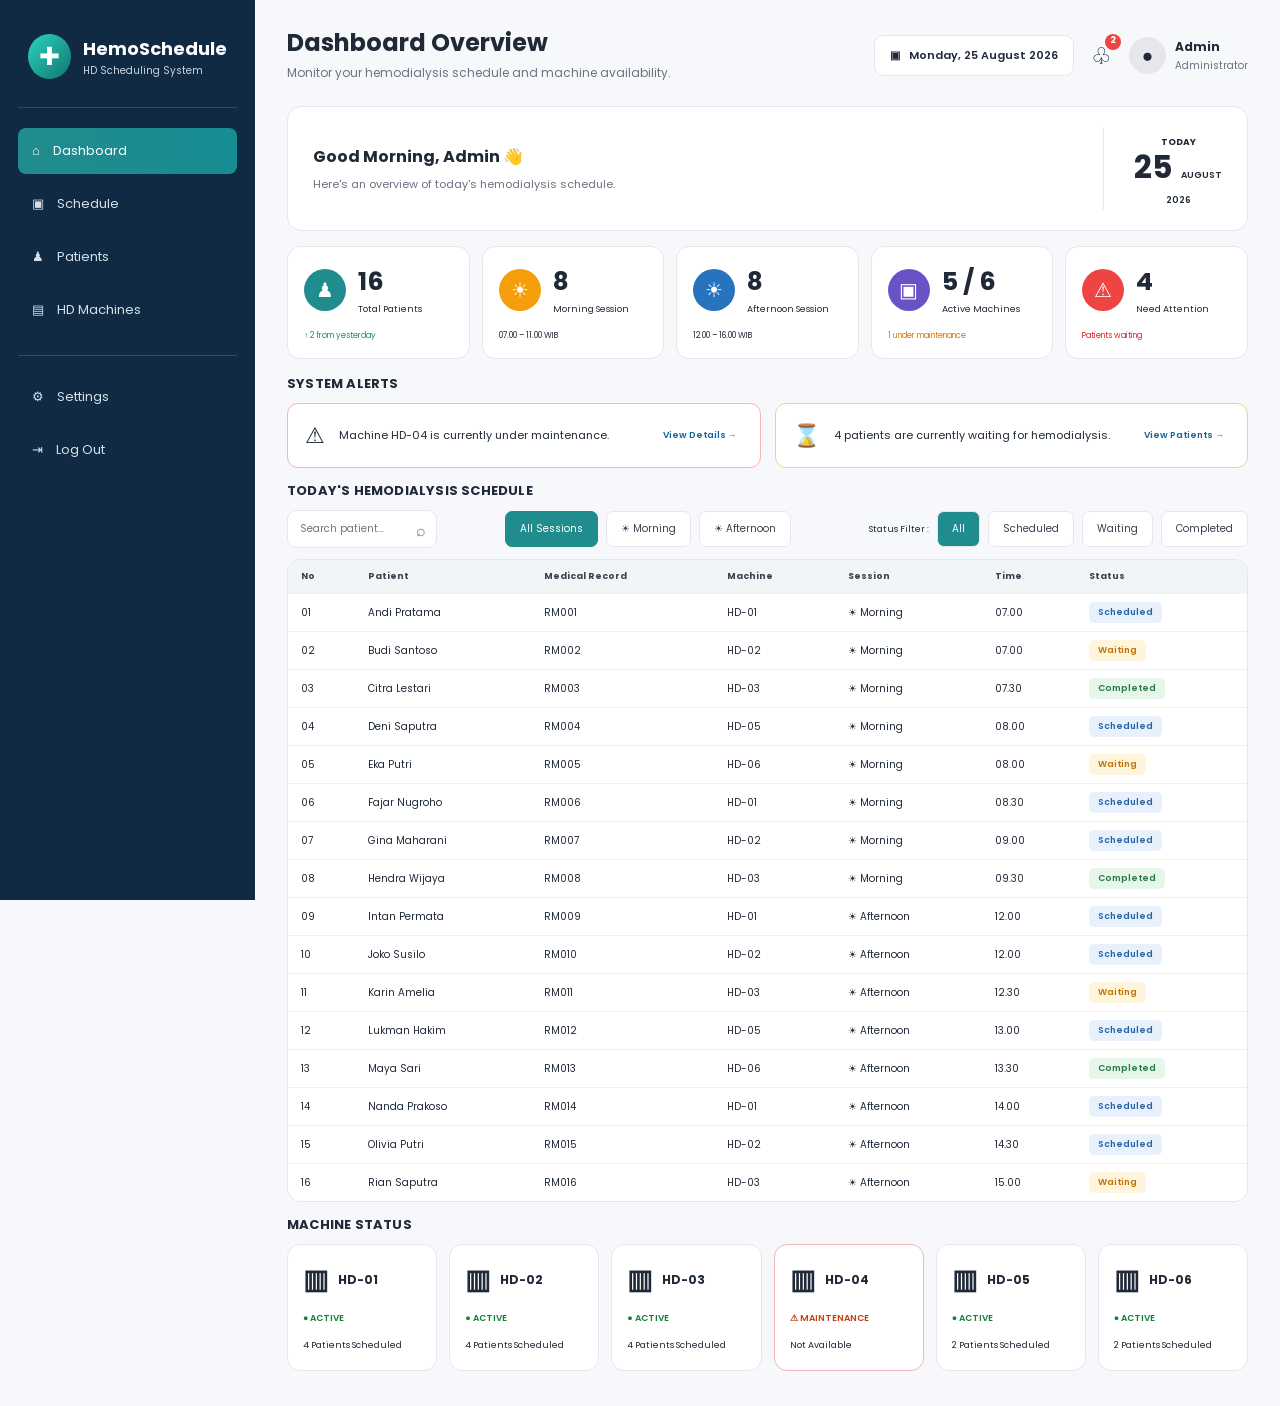
==== hemoschedule_dashboard.html @ afdc23a1 "Add files via upload" ====
<!DOCTYPE html>
<html lang="id">
<head>
<meta charset="UTF-8">
<meta name="viewport" content="width=device-width, initial-scale=1.0">
<title>HemoSchedule | HD Scheduling Dashboard</title>
<link rel="preconnect" href="https://fonts.googleapis.com">
<link rel="preconnect" href="https://fonts.gstatic.com" crossorigin>
<link href="https://fonts.googleapis.com/css2?family=Poppins:wght@400;500;600;700&display=swap" rel="stylesheet">
<style>
:root{
  --navy:#102A43; --navy2:#173b5a; --teal:#14B8A6; --teal2:#2DD4BF;
  --bg:#F6F8FB; --white:#fff; --text:#1F2937; --muted:#6B7280;
  --border:#E5E7EB; --blue:#2563EB; --orange:#F59E0B; --green:#16A34A; --red:#DC2626;
}
*{box-sizing:border-box}
body{margin:0;font-family:Poppins,Arial,sans-serif;background:var(--bg);color:var(--text)}
.app{display:flex;min-height:100vh}
.sidebar{width:255px;background:var(--navy);color:white;padding:26px 18px;display:flex;flex-direction:column;position:fixed;inset:0 auto 0 0}
.brand{display:flex;align-items:center;gap:12px;padding:8px 10px 28px;border-bottom:1px solid rgba(255,255,255,.14)}
.brand-icon{width:45px;height:45px;border-radius:50%;background:linear-gradient(135deg,#2dd4bf,#0f766e);display:grid;place-items:center;font-size:25px}
.brand h1{font-size:18px;margin:0}.brand p{margin:1px 0 0;font-size:10px;color:#cbd5e1}
.nav{padding-top:20px}.nav a{color:#d6e0ea;text-decoration:none;display:flex;align-items:center;gap:13px;padding:13px 14px;margin-bottom:7px;border-radius:8px;font-size:13px;cursor:pointer;transition:.2s}
.nav a:hover,.nav a.active{background:linear-gradient(90deg,#218c8d,#168c94);color:#fff}.nav .bottom{margin-top:22px;padding-top:18px;border-top:1px solid rgba(255,255,255,.16)}
.main{margin-left:255px;width:calc(100% - 255px);padding:25px 32px 35px}
.topbar{display:flex;justify-content:space-between;align-items:center;margin-bottom:20px}
.topbar h2{margin:0;font-size:24px}.topbar p{margin:4px 0;color:var(--muted);font-size:12px}
.top-actions{display:flex;align-items:center;gap:17px}.date{background:white;border:1px solid var(--border);padding:11px 15px;border-radius:9px;font-size:11px;font-weight:600}.bell{font-size:23px;position:relative}.bell b{position:absolute;background:#ef4444;color:white;border-radius:50%;font-size:9px;width:16px;height:16px;text-align:center;top:-5px;right:-9px}.admin{display:flex;align-items:center;gap:9px;font-size:12px}.avatar{width:37px;height:37px;border-radius:50%;background:#e5e7eb;display:grid;place-items:center;font-size:19px}
.welcome{background:white;border:1px solid var(--border);border-radius:14px;padding:20px 25px;display:flex;justify-content:space-between;align-items:center;margin-bottom:15px}.welcome h3{margin:0;font-size:16px}.welcome p{font-size:11px;color:var(--muted);margin:7px 0 0}.today{text-align:center;border-left:1px solid var(--border);padding-left:30px}.today small{font-size:9px;font-weight:700}.today strong{font-size:31px;line-height:1}.today span{font-size:9px;font-weight:600;margin-left:8px}
.cards{display:grid;grid-template-columns:repeat(5,1fr);gap:12px;margin-bottom:15px}.card{background:white;border:1px solid var(--border);border-radius:13px;padding:16px;min-height:112px}.card-top{display:flex;align-items:center;gap:12px}.icon{width:42px;height:42px;border-radius:50%;display:grid;place-items:center;color:white;font-size:20px}.i-teal{background:#218c8d}.i-orange{background:#f59e0b}.i-blue{background:#2873bd}.i-purple{background:#6951c6}.i-red{background:#ef4444}.number{font-size:25px;font-weight:700}.label{font-size:9px;margin-top:2px}.card small{display:block;margin-top:14px;font-size:8px}.good{color:#15965a}.warn{color:#d97706}.danger{color:#dc2626}
.section-title{font-size:13px;font-weight:700;margin:13px 0 9px;letter-spacing:.2px}
.alerts{display:grid;grid-template-columns:1fr 1fr;gap:14px}.alert{background:white;border-radius:11px;padding:15px 17px;border:1px solid var(--border);display:flex;align-items:center;gap:14px;font-size:11px}.alert.red{border-color:#f7b5b5}.alert.orange{border-color:#f4d18a}.alert-icon{font-size:22px}.alert .grow{flex:1}.alert button{border:0;background:transparent;font:600 9px Poppins;color:#17649a;cursor:pointer}
.schedule-box{margin-top:10px}.controls{display:flex;align-items:center;justify-content:space-between;gap:15px;margin-bottom:11px;flex-wrap:wrap}.search{position:relative}.search input{width:150px;padding:10px 33px 10px 12px;border:1px solid var(--border);border-radius:9px;font:10px Poppins;background:white;outline:none}.search span{position:absolute;right:11px;top:8px;color:var(--muted)}.filters{display:flex;gap:8px;flex-wrap:wrap}.filter-label{font-size:9px;align-self:center;margin-left:10px}.btn{border:1px solid var(--border);background:white;border-radius:7px;padding:9px 14px;font:10px Poppins;cursor:pointer;color:#374151}.btn.active{background:#218c8d;color:white;border-color:#218c8d}.btn.status-all{background:#218c8d;color:white}
.table-wrap{overflow:auto;background:white;border:1px solid var(--border);border-radius:13px}table{width:100%;border-collapse:collapse;min-width:850px}th{background:#f2f5f8;text-align:left;font-size:9px;padding:10px 13px;color:#374151}td{padding:8px 13px;border-top:1px solid #edf0f2;font-size:10px}tr:hover td{background:#fafcfd}.badge{display:inline-block;padding:4px 9px;border-radius:5px;font-size:9px;font-weight:600}.scheduled{color:#2563a7;background:#e8f1fb}.waiting{color:#bd7405;background:#fff5dc}.completed{color:#237b45;background:#e7f6eb}
.machine-grid{display:grid;grid-template-columns:repeat(6,1fr);gap:12px}.machine{background:white;border:1px solid var(--border);border-radius:13px;padding:15px}.machine.maintenance{border-color:#f5b5b5}.machine-head{display:flex;align-items:center;gap:9px;font-size:12px;font-weight:700}.machine-icon{font-size:27px}.machine-status{font-size:9px;margin:12px 0 5px;font-weight:600}.machine-status.active{color:#15803d}.machine-status.maint{color:#c2410c}.machine small{font-size:9px}
.mobile-menu{display:none}
@media(max-width:1100px){.cards{grid-template-columns:repeat(3,1fr)}.machine-grid{grid-template-columns:repeat(3,1fr)}}
@media(max-width:800px){.sidebar{transform:translateX(-100%);z-index:5;transition:.3s}.sidebar.show{transform:translateX(0)}.main{margin-left:0;width:100%;padding:18px}.mobile-menu{display:block;border:0;background:white;font-size:22px;border-radius:8px;padding:6px 10px}.topbar h2{font-size:19px}.date{display:none}.cards{grid-template-columns:repeat(2,1fr)}.alerts{grid-template-columns:1fr}.machine-grid{grid-template-columns:repeat(2,1fr)}.welcome{padding:16px}.today{padding-left:15px}.admin{display:none}}
</style>
</head>
<body>
<div class="app">
<aside class="sidebar" id="sidebar">
  <div class="brand"><div class="brand-icon">✚</div><div><h1>HemoSchedule</h1><p>HD Scheduling System</p></div></div>
  <nav class="nav">
    <a class="active" href="#dashboard">⌂ <span>Dashboard</span></a>
    <a href="#schedule">▣ <span>Schedule</span></a>
    <a href="#schedule">♟ <span>Patients</span></a>
    <a href="#machines">▤ <span>HD Machines</span></a>
    <div class="bottom">
      <a href="#dashboard">⚙ <span>Settings</span></a>
      <a href="#dashboard">⇥ <span>Log Out</span></a>
    </div>
  </nav>
</aside>

<main class="main" id="dashboard">
  <header class="topbar">
    <div style="display:flex;gap:12px;align-items:center"><button class="mobile-menu" onclick="document.getElementById('sidebar').classList.toggle('show')">☰</button><div><h2>Dashboard Overview</h2><p>Monitor your hemodialysis schedule and machine availability.</p></div></div>
    <div class="top-actions"><div class="date">▣ &nbsp; Monday, 25 August 2026</div><div class="bell">♧<b id="notifCount">2</b></div><div class="admin"><div class="avatar">●</div><div><b>Admin</b><br><small style="color:#6b7280">Administrator</small></div></div></div>
  </header>

  <section class="welcome">
    <div><h3>Good Morning, Admin 👋</h3><p>Here's an overview of today's hemodialysis schedule.</p></div>
    <div class="today"><small>TODAY</small><br><strong>25</strong><span>AUGUST<br>2026</span></div>
  </section>

  <section class="cards">
    <div class="card"><div class="card-top"><div class="icon i-teal">♟</div><div><div class="number" id="totalPatients">16</div><div class="label">Total Patients</div></div></div><small class="good">↑ 2 from yesterday</small></div>
    <div class="card"><div class="card-top"><div class="icon i-orange">☀</div><div><div class="number" id="morningCount">8</div><div class="label">Morning Session</div></div></div><small>07.00 – 11.00 WIB</small></div>
    <div class="card"><div class="card-top"><div class="icon i-blue">☀</div><div><div class="number" id="afternoonCount">8</div><div class="label">Afternoon Session</div></div></div><small>12.00 – 16.00 WIB</small></div>
    <div class="card"><div class="card-top"><div class="icon i-purple">▣</div><div><div class="number" id="activeMachines">5 / 6</div><div class="label">Active Machines</div></div></div><small class="warn">1 under maintenance</small></div>
    <div class="card"><div class="card-top"><div class="icon i-red">⚠</div><div><div class="number" id="attentionCount">3</div><div class="label">Need Attention</div></div></div><small class="danger">Patients waiting</small></div>
  </section>

  <div class="section-title">SYSTEM ALERTS</div>
  <section class="alerts">
    <div class="alert red"><div class="alert-icon">⚠</div><div class="grow" id="maintenanceAlert">Machine HD-04 is currently under maintenance.</div><button onclick="document.getElementById('machines').scrollIntoView({behavior:'smooth'})">View Details →</button></div>
    <div class="alert orange"><div class="alert-icon">⌛</div><div class="grow" id="waitingAlert">3 patients are currently waiting for hemodialysis.</div><button onclick="filterStatus('Waiting')">View Patients →</button></div>
  </section>

  <section class="schedule-box" id="schedule">
    <div class="section-title">TODAY'S HEMODIALYSIS SCHEDULE</div>
    <div class="controls">
      <div class="search"><input id="searchInput" placeholder="Search patient..." oninput="renderPatients()"><span>⌕</span></div>
      <div class="filters" id="sessionFilters">
        <button class="btn active" data-session="All" onclick="setSession(this)">All Sessions</button>
        <button class="btn" data-session="Morning" onclick="setSession(this)">☀ Morning</button>
        <button class="btn" data-session="Afternoon" onclick="setSession(this)">☀ Afternoon</button>
      </div>
      <div class="filters" id="statusFilters">
        <span class="filter-label">Status Filter :</span>
        <button class="btn status-all" data-status="All" onclick="setStatus(this)">All</button>
        <button class="btn" data-status="Scheduled" onclick="setStatus(this)">Scheduled</button>
        <button class="btn" data-status="Waiting" onclick="setStatus(this)">Waiting</button>
        <button class="btn" data-status="Completed" onclick="setStatus(this)">Completed</button>
      </div>
    </div>
    <div class="table-wrap">
      <table><thead><tr><th>No</th><th>Patient</th><th>Medical Record</th><th>Machine</th><th>Session</th><th>Time</th><th>Status</th></tr></thead>
      <tbody id="patientTable"></tbody></table>
    </div>
  </section>

  <section id="machines">
    <div class="section-title">MACHINE STATUS</div>
    <div class="machine-grid" id="machineGrid"></div>
  </section>
</main>
</div>

<script>
const patients = [
 {name:"Andi Pratama",rm:"RM001",machine:"HD-01",session:"Morning",time:"07.00",status:"Scheduled"},
 {name:"Budi Santoso",rm:"RM002",machine:"HD-02",session:"Morning",time:"07.00",status:"Waiting"},
 {name:"Citra Lestari",rm:"RM003",machine:"HD-03",session:"Morning",time:"07.30",status:"Completed"},
 {name:"Deni Saputra",rm:"RM004",machine:"HD-05",session:"Morning",time:"08.00",status:"Scheduled"},
 {name:"Eka Putri",rm:"RM005",machine:"HD-06",session:"Morning",time:"08.00",status:"Waiting"},
 {name:"Fajar Nugroho",rm:"RM006",machine:"HD-01",session:"Morning",time:"08.30",status:"Scheduled"},
 {name:"Gina Maharani",rm:"RM007",machine:"HD-02",session:"Morning",time:"09.00",status:"Scheduled"},
 {name:"Hendra Wijaya",rm:"RM008",machine:"HD-03",session:"Morning",time:"09.30",status:"Completed"},
 {name:"Intan Permata",rm:"RM009",machine:"HD-01",session:"Afternoon",time:"12.00",status:"Scheduled"},
 {name:"Joko Susilo",rm:"RM010",machine:"HD-02",session:"Afternoon",time:"12.00",status:"Scheduled"},
 {name:"Karin Amelia",rm:"RM011",machine:"HD-03",session:"Afternoon",time:"12.30",status:"Waiting"},
 {name:"Lukman Hakim",rm:"RM012",machine:"HD-05",session:"Afternoon",time:"13.00",status:"Scheduled"},
 {name:"Maya Sari",rm:"RM013",machine:"HD-06",session:"Afternoon",time:"13.30",status:"Completed"},
 {name:"Nanda Prakoso",rm:"RM014",machine:"HD-01",session:"Afternoon",time:"14.00",status:"Scheduled"},
 {name:"Olivia Putri",rm:"RM015",machine:"HD-02",session:"Afternoon",time:"14.30",status:"Scheduled"},
 {name:"Rian Saputra",rm:"RM016",machine:"HD-03",session:"Afternoon",time:"15.00",status:"Waiting"}
];
const machines = [
 {id:"HD-01",status:"Active",info:"Available"},
 {id:"HD-02",status:"Active",info:"Available"},
 {id:"HD-03",status:"Active",info:"Available"},
 {id:"HD-04",status:"Maintenance",info:"Not Available"},
 {id:"HD-05",status:"Active",info:"Available"},
 {id:"HD-06",status:"Active",info:"Available"}
];
let selectedSession="All", selectedStatus="All";

function renderPatients(){
 const query=document.getElementById("searchInput").value.toLowerCase();
 const data=patients.filter(p=>
  (selectedSession==="All"||p.session===selectedSession) &&
  (selectedStatus==="All"||p.status===selectedStatus) &&
  (p.name.toLowerCase().includes(query)||p.rm.toLowerCase().includes(query))
 );
 document.getElementById("patientTable").innerHTML=data.map((p,i)=>`
  <tr><td>${String(i+1).padStart(2,"0")}</td><td>${p.name}</td><td>${p.rm}</td><td>${p.machine}</td>
  <td>${p.session==="Morning"?"☀ Morning":"☀ Afternoon"}</td><td>${p.time}</td>
  <td><span class="badge ${p.status.toLowerCase()}">${p.status}</span></td></tr>`).join("") ||
  `<tr><td colspan="7" style="text-align:center;padding:25px;color:#6B7280">No patient data found.</td></tr>`;
}
function setSession(btn){
 selectedSession=btn.dataset.session;
 document.querySelectorAll("#sessionFilters .btn").forEach(b=>b.classList.remove("active"));
 btn.classList.add("active"); renderPatients();
}
function setStatus(btn){
 selectedStatus=btn.dataset.status;
 document.querySelectorAll("#statusFilters .btn").forEach(b=>b.classList.remove("status-all","active"));
 btn.classList.add(btn.dataset.status==="All"?"status-all":"active"); renderPatients();
}
function filterStatus(status){
 selectedStatus=status;
 document.querySelectorAll("#statusFilters .btn").forEach(b=>b.classList.remove("status-all","active"));
 document.querySelector(`#statusFilters [data-status="${status}"]`).classList.add("active");
 document.getElementById("schedule").scrollIntoView({behavior:"smooth"});
 renderPatients();
}
function renderMachines(){
 document.getElementById("machineGrid").innerHTML=machines.map(m=>{
  const count=patients.filter(p=>p.machine===m.id).length;
  return `<div class="machine ${m.status==="Maintenance"?"maintenance":""}">
   <div class="machine-head"><span class="machine-icon">▥</span><span>${m.id}</span></div>
   <div class="machine-status ${m.status==="Active"?"active":"maint"}">${m.status==="Active"?"● ACTIVE":"⚠ MAINTENANCE"}</div>
   <small>${m.status==="Active"?count+" Patients Scheduled":m.info}</small></div>`
 }).join("");
}
function updateDashboard(){
 const morning=patients.filter(p=>p.session==="Morning").length;
 const afternoon=patients.filter(p=>p.session==="Afternoon").length;
 const waiting=patients.filter(p=>p.status==="Waiting").length;
 const active=machines.filter(m=>m.status==="Active").length;
 const maintenance=machines.filter(m=>m.status==="Maintenance");
 document.getElementById("totalPatients").textContent=patients.length;
 document.getElementById("morningCount").textContent=morning;
 document.getElementById("afternoonCount").textContent=afternoon;
 document.getElementById("activeMachines").textContent=`${active} / ${machines.length}`;
 document.getElementById("attentionCount").textContent=waiting;
 document.getElementById("waitingAlert").textContent=`${waiting} patients are currently waiting for hemodialysis.`;
 document.getElementById("maintenanceAlert").textContent=maintenance.length
  ? `Machine ${maintenance.map(m=>m.id).join(", ")} is currently under maintenance.` : "All HD machines are available.";
 document.getElementById("notifCount").textContent=maintenance.length+(waiting>0?1:0);
}
updateDashboard(); renderPatients(); renderMachines();
</script>
</body>
</html>
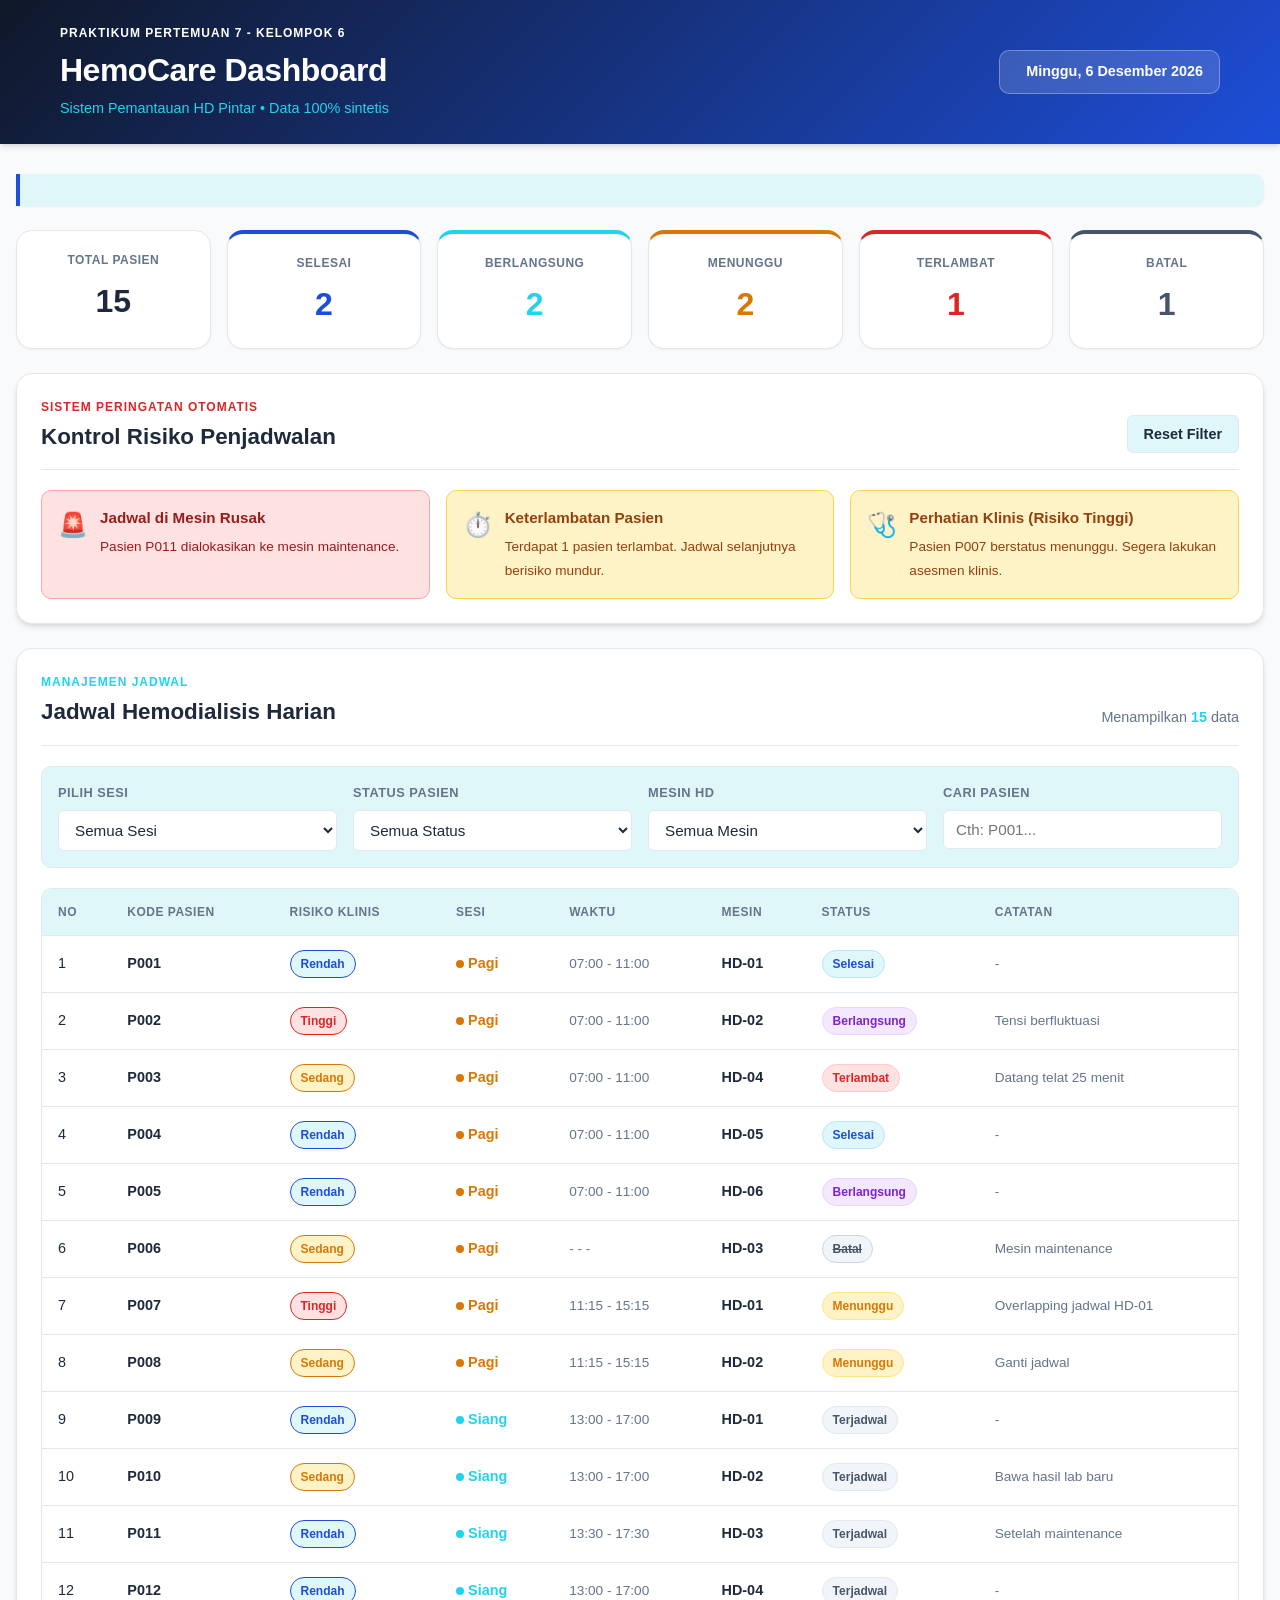
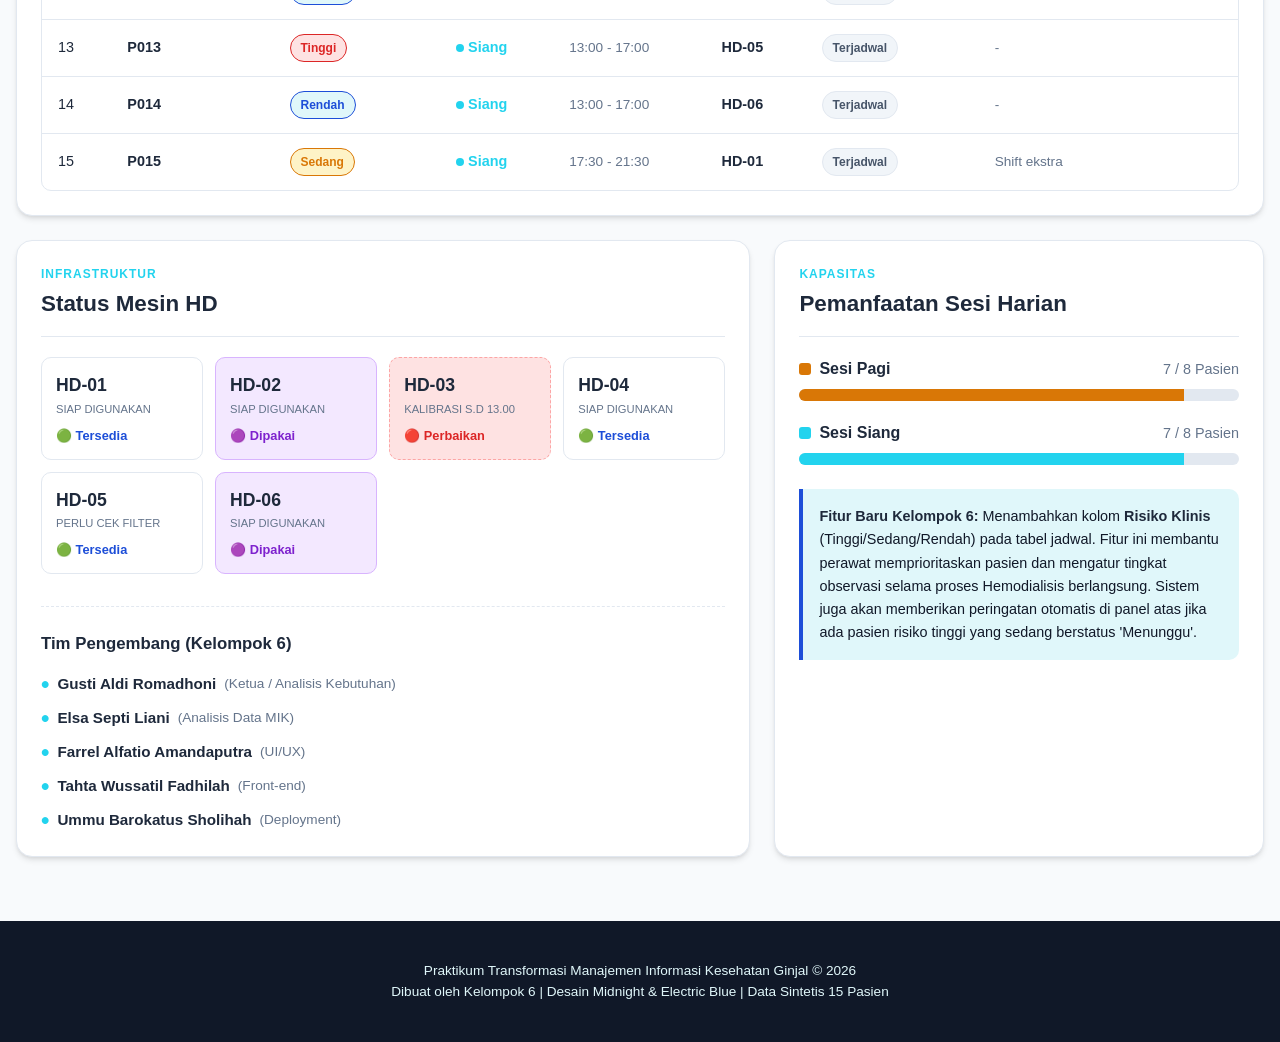
==== commit b45d8c41: "index.html" ====
--- a/hemoschedule_dashboard.html
+++ b/hemoschedule_dashboard.html
@@ -1,199 +1,204 @@
 <!DOCTYPE html>
 <html lang="id">
 <head>
-<meta charset="UTF-8">
-<meta name="viewport" content="width=device-width, initial-scale=1.0">
-<title>HemoSchedule | HD Scheduling Dashboard</title>
-<link rel="preconnect" href="https://fonts.googleapis.com">
-<link rel="preconnect" href="https://fonts.gstatic.com" crossorigin>
-<link href="https://fonts.googleapis.com/css2?family=Poppins:wght@400;500;600;700&display=swap" rel="stylesheet">
-<style>
-:root{
-  --navy:#102A43; --navy2:#173b5a; --teal:#14B8A6; --teal2:#2DD4BF;
-  --bg:#F6F8FB; --white:#fff; --text:#1F2937; --muted:#6B7280;
-  --border:#E5E7EB; --blue:#2563EB; --orange:#F59E0B; --green:#16A34A; --red:#DC2626;
-}
-*{box-sizing:border-box}
-body{margin:0;font-family:Poppins,Arial,sans-serif;background:var(--bg);color:var(--text)}
-.app{display:flex;min-height:100vh}
-.sidebar{width:255px;background:var(--navy);color:white;padding:26px 18px;display:flex;flex-direction:column;position:fixed;inset:0 auto 0 0}
-.brand{display:flex;align-items:center;gap:12px;padding:8px 10px 28px;border-bottom:1px solid rgba(255,255,255,.14)}
-.brand-icon{width:45px;height:45px;border-radius:50%;background:linear-gradient(135deg,#2dd4bf,#0f766e);display:grid;place-items:center;font-size:25px}
-.brand h1{font-size:18px;margin:0}.brand p{margin:1px 0 0;font-size:10px;color:#cbd5e1}
-.nav{padding-top:20px}.nav a{color:#d6e0ea;text-decoration:none;display:flex;align-items:center;gap:13px;padding:13px 14px;margin-bottom:7px;border-radius:8px;font-size:13px;cursor:pointer;transition:.2s}
-.nav a:hover,.nav a.active{background:linear-gradient(90deg,#218c8d,#168c94);color:#fff}.nav .bottom{margin-top:22px;padding-top:18px;border-top:1px solid rgba(255,255,255,.16)}
-.main{margin-left:255px;width:calc(100% - 255px);padding:25px 32px 35px}
-.topbar{display:flex;justify-content:space-between;align-items:center;margin-bottom:20px}
-.topbar h2{margin:0;font-size:24px}.topbar p{margin:4px 0;color:var(--muted);font-size:12px}
-.top-actions{display:flex;align-items:center;gap:17px}.date{background:white;border:1px solid var(--border);padding:11px 15px;border-radius:9px;font-size:11px;font-weight:600}.bell{font-size:23px;position:relative}.bell b{position:absolute;background:#ef4444;color:white;border-radius:50%;font-size:9px;width:16px;height:16px;text-align:center;top:-5px;right:-9px}.admin{display:flex;align-items:center;gap:9px;font-size:12px}.avatar{width:37px;height:37px;border-radius:50%;background:#e5e7eb;display:grid;place-items:center;font-size:19px}
-.welcome{background:white;border:1px solid var(--border);border-radius:14px;padding:20px 25px;display:flex;justify-content:space-between;align-items:center;margin-bottom:15px}.welcome h3{margin:0;font-size:16px}.welcome p{font-size:11px;color:var(--muted);margin:7px 0 0}.today{text-align:center;border-left:1px solid var(--border);padding-left:30px}.today small{font-size:9px;font-weight:700}.today strong{font-size:31px;line-height:1}.today span{font-size:9px;font-weight:600;margin-left:8px}
-.cards{display:grid;grid-template-columns:repeat(5,1fr);gap:12px;margin-bottom:15px}.card{background:white;border:1px solid var(--border);border-radius:13px;padding:16px;min-height:112px}.card-top{display:flex;align-items:center;gap:12px}.icon{width:42px;height:42px;border-radius:50%;display:grid;place-items:center;color:white;font-size:20px}.i-teal{background:#218c8d}.i-orange{background:#f59e0b}.i-blue{background:#2873bd}.i-purple{background:#6951c6}.i-red{background:#ef4444}.number{font-size:25px;font-weight:700}.label{font-size:9px;margin-top:2px}.card small{display:block;margin-top:14px;font-size:8px}.good{color:#15965a}.warn{color:#d97706}.danger{color:#dc2626}
-.section-title{font-size:13px;font-weight:700;margin:13px 0 9px;letter-spacing:.2px}
-.alerts{display:grid;grid-template-columns:1fr 1fr;gap:14px}.alert{background:white;border-radius:11px;padding:15px 17px;border:1px solid var(--border);display:flex;align-items:center;gap:14px;font-size:11px}.alert.red{border-color:#f7b5b5}.alert.orange{border-color:#f4d18a}.alert-icon{font-size:22px}.alert .grow{flex:1}.alert button{border:0;background:transparent;font:600 9px Poppins;color:#17649a;cursor:pointer}
-.schedule-box{margin-top:10px}.controls{display:flex;align-items:center;justify-content:space-between;gap:15px;margin-bottom:11px;flex-wrap:wrap}.search{position:relative}.search input{width:150px;padding:10px 33px 10px 12px;border:1px solid var(--border);border-radius:9px;font:10px Poppins;background:white;outline:none}.search span{position:absolute;right:11px;top:8px;color:var(--muted)}.filters{display:flex;gap:8px;flex-wrap:wrap}.filter-label{font-size:9px;align-self:center;margin-left:10px}.btn{border:1px solid var(--border);background:white;border-radius:7px;padding:9px 14px;font:10px Poppins;cursor:pointer;color:#374151}.btn.active{background:#218c8d;color:white;border-color:#218c8d}.btn.status-all{background:#218c8d;color:white}
-.table-wrap{overflow:auto;background:white;border:1px solid var(--border);border-radius:13px}table{width:100%;border-collapse:collapse;min-width:850px}th{background:#f2f5f8;text-align:left;font-size:9px;padding:10px 13px;color:#374151}td{padding:8px 13px;border-top:1px solid #edf0f2;font-size:10px}tr:hover td{background:#fafcfd}.badge{display:inline-block;padding:4px 9px;border-radius:5px;font-size:9px;font-weight:600}.scheduled{color:#2563a7;background:#e8f1fb}.waiting{color:#bd7405;background:#fff5dc}.completed{color:#237b45;background:#e7f6eb}
-.machine-grid{display:grid;grid-template-columns:repeat(6,1fr);gap:12px}.machine{background:white;border:1px solid var(--border);border-radius:13px;padding:15px}.machine.maintenance{border-color:#f5b5b5}.machine-head{display:flex;align-items:center;gap:9px;font-size:12px;font-weight:700}.machine-icon{font-size:27px}.machine-status{font-size:9px;margin:12px 0 5px;font-weight:600}.machine-status.active{color:#15803d}.machine-status.maint{color:#c2410c}.machine small{font-size:9px}
-.mobile-menu{display:none}
-@media(max-width:1100px){.cards{grid-template-columns:repeat(3,1fr)}.machine-grid{grid-template-columns:repeat(3,1fr)}}
-@media(max-width:800px){.sidebar{transform:translateX(-100%);z-index:5;transition:.3s}.sidebar.show{transform:translateX(0)}.main{margin-left:0;width:100%;padding:18px}.mobile-menu{display:block;border:0;background:white;font-size:22px;border-radius:8px;padding:6px 10px}.topbar h2{font-size:19px}.date{display:none}.cards{grid-template-columns:repeat(2,1fr)}.alerts{grid-template-columns:1fr}.machine-grid{grid-template-columns:repeat(2,1fr)}.welcome{padding:16px}.today{padding-left:15px}.admin{display:none}}
-</style>
+  <meta charset="UTF-8" />
+  <meta name="viewport" content="width=device-width, initial-scale=1.0" />
+  <meta name="description" content="Dashboard Penjadwalan Hemodialisis - Kelompok 6" />
+  <title>Dashboard Hemodialisis Kelompok 6</title>
+  <link rel="stylesheet" href="style.css" />
 </head>
 <body>
-<div class="app">
-<aside class="sidebar" id="sidebar">
-  <div class="brand"><div class="brand-icon">✚</div><div><h1>HemoSchedule</h1><p>HD Scheduling System</p></div></div>
-  <nav class="nav">
-    <a class="active" href="#dashboard">⌂ <span>Dashboard</span></a>
-    <a href="#schedule">▣ <span>Schedule</span></a>
-    <a href="#schedule">♟ <span>Patients</span></a>
-    <a href="#machines">▤ <span>HD Machines</span></a>
-    <div class="bottom">
-      <a href="#dashboard">⚙ <span>Settings</span></a>
-      <a href="#dashboard">⇥ <span>Log Out</span></a>
+  <header class="topbar">
+    <div>
+      <p class="eyebrow">PRAKTIKUM PERTEMUAN 7 - KELOMPOK 6</p>
+      <h1>HemoCare Dashboard</h1>
+      <p class="subtitle">Sistem Pemantauan HD Pintar • Data 100% sintetis</p>
     </div>
-  </nav>
-</aside>
-
-<main class="main" id="dashboard">
-  <header class="topbar">
-    <div style="display:flex;gap:12px;align-items:center"><button class="mobile-menu" onclick="document.getElementById('sidebar').classList.toggle('show')">☰</button><div><h2>Dashboard Overview</h2><p>Monitor your hemodialysis schedule and machine availability.</p></div></div>
-    <div class="top-actions"><div class="date">▣ &nbsp; Monday, 25 August 2026</div><div class="bell">♧<b id="notifCount">2</b></div><div class="admin"><div class="avatar">●</div><div><b>Admin</b><br><small style="color:#6b7280">Administrator</small></div></div></div>
+    <div class="date-box">
+      <span class="icon-calendar"></span>
+      <strong id="currentDate">Memuat...</strong>
+    </div>
   </header>
 
-  <section class="welcome">
-    <div><h3>Good Morning, Admin 👋</h3><p>Here's an overview of today's hemodialysis schedule.</p></div>
-    <div class="today"><small>TODAY</small><br><strong>25</strong><span>AUGUST<br>2026</span></div>
-  </section>
-
-  <section class="cards">
-    <div class="card"><div class="card-top"><div class="icon i-teal">♟</div><div><div class="number" id="totalPatients">16</div><div class="label">Total Patients</div></div></div><small class="good">↑ 2 from yesterday</small></div>
-    <div class="card"><div class="card-top"><div class="icon i-orange">☀</div><div><div class="number" id="morningCount">8</div><div class="label">Morning Session</div></div></div><small>07.00 – 11.00 WIB</small></div>
-    <div class="card"><div class="card-top"><div class="icon i-blue">☀</div><div><div class="number" id="afternoonCount">8</div><div class="label">Afternoon Session</div></div></div><small>12.00 – 16.00 WIB</small></div>
-    <div class="card"><div class="card-top"><div class="icon i-purple">▣</div><div><div class="number" id="activeMachines">5 / 6</div><div class="label">Active Machines</div></div></div><small class="warn">1 under maintenance</small></div>
-    <div class="card"><div class="card-top"><div class="icon i-red">⚠</div><div><div class="number" id="attentionCount">3</div><div class="label">Need Attention</div></div></div><small class="danger">Patients waiting</small></div>
-  </section>
-
-  <div class="section-title">SYSTEM ALERTS</div>
-  <section class="alerts">
-    <div class="alert red"><div class="alert-icon">⚠</div><div class="grow" id="maintenanceAlert">Machine HD-04 is currently under maintenance.</div><button onclick="document.getElementById('machines').scrollIntoView({behavior:'smooth'})">View Details →</button></div>
-    <div class="alert orange"><div class="alert-icon">⌛</div><div class="grow" id="waitingAlert">3 patients are currently waiting for hemodialysis.</div><button onclick="filterStatus('Waiting')">View Patients →</button></div>
-  </section>
-
-  <section class="schedule-box" id="schedule">
-    <div class="section-title">TODAY'S HEMODIALYSIS SCHEDULE</div>
-    <div class="controls">
-      <div class="search"><input id="searchInput" placeholder="Search patient..." oninput="renderPatients()"><span>⌕</span></div>
-      <div class="filters" id="sessionFilters">
-        <button class="btn active" data-session="All" onclick="setSession(this)">All Sessions</button>
-        <button class="btn" data-session="Morning" onclick="setSession(this)">☀ Morning</button>
-        <button class="btn" data-session="Afternoon" onclick="setSession(this)">☀ Afternoon</button>
-      </div>
-      <div class="filters" id="statusFilters">
-        <span class="filter-label">Status Filter :</span>
-        <button class="btn status-all" data-status="All" onclick="setStatus(this)">All</button>
-        <button class="btn" data-status="Scheduled" onclick="setStatus(this)">Scheduled</button>
-        <button class="btn" data-status="Waiting" onclick="setStatus(this)">Waiting</button>
-        <button class="btn" data-status="Completed" onclick="setStatus(this)">Completed</button>
-      </div>
-    </div>
-    <div class="table-wrap">
-      <table><thead><tr><th>No</th><th>Patient</th><th>Medical Record</th><th>Machine</th><th>Session</th><th>Time</th><th>Status</th></tr></thead>
-      <tbody id="patientTable"></tbody></table>
-    </div>
-  </section>
-
-  <section id="machines">
-    <div class="section-title">MACHINE STATUS</div>
-    <div class="machine-grid" id="machineGrid"></div>
-  </section>
-</main>
-</div>
-
-<script>
-const patients = [
- {name:"Andi Pratama",rm:"RM001",machine:"HD-01",session:"Morning",time:"07.00",status:"Scheduled"},
- {name:"Budi Santoso",rm:"RM002",machine:"HD-02",session:"Morning",time:"07.00",status:"Waiting"},
- {name:"Citra Lestari",rm:"RM003",machine:"HD-03",session:"Morning",time:"07.30",status:"Completed"},
- {name:"Deni Saputra",rm:"RM004",machine:"HD-05",session:"Morning",time:"08.00",status:"Scheduled"},
- {name:"Eka Putri",rm:"RM005",machine:"HD-06",session:"Morning",time:"08.00",status:"Waiting"},
- {name:"Fajar Nugroho",rm:"RM006",machine:"HD-01",session:"Morning",time:"08.30",status:"Scheduled"},
- {name:"Gina Maharani",rm:"RM007",machine:"HD-02",session:"Morning",time:"09.00",status:"Scheduled"},
- {name:"Hendra Wijaya",rm:"RM008",machine:"HD-03",session:"Morning",time:"09.30",status:"Completed"},
- {name:"Intan Permata",rm:"RM009",machine:"HD-01",session:"Afternoon",time:"12.00",status:"Scheduled"},
- {name:"Joko Susilo",rm:"RM010",machine:"HD-02",session:"Afternoon",time:"12.00",status:"Scheduled"},
- {name:"Karin Amelia",rm:"RM011",machine:"HD-03",session:"Afternoon",time:"12.30",status:"Waiting"},
- {name:"Lukman Hakim",rm:"RM012",machine:"HD-05",session:"Afternoon",time:"13.00",status:"Scheduled"},
- {name:"Maya Sari",rm:"RM013",machine:"HD-06",session:"Afternoon",time:"13.30",status:"Completed"},
- {name:"Nanda Prakoso",rm:"RM014",machine:"HD-01",session:"Afternoon",time:"14.00",status:"Scheduled"},
- {name:"Olivia Putri",rm:"RM015",machine:"HD-02",session:"Afternoon",time:"14.30",status:"Scheduled"},
- {name:"Rian Saputra",rm:"RM016",machine:"HD-03",session:"Afternoon",time:"15.00",status:"Waiting"}
-];
-const machines = [
- {id:"HD-01",status:"Active",info:"Available"},
- {id:"HD-02",status:"Active",info:"Available"},
- {id:"HD-03",status:"Active",info:"Available"},
- {id:"HD-04",status:"Maintenance",info:"Not Available"},
- {id:"HD-05",status:"Active",info:"Available"},
- {id:"HD-06",status:"Active",info:"Available"}
-];
-let selectedSession="All", selectedStatus="All";
-
-function renderPatients(){
- const query=document.getElementById("searchInput").value.toLowerCase();
- const data=patients.filter(p=>
-  (selectedSession==="All"||p.session===selectedSession) &&
-  (selectedStatus==="All"||p.status===selectedStatus) &&
-  (p.name.toLowerCase().includes(query)||p.rm.toLowerCase().includes(query))
- );
- document.getElementById("patientTable").innerHTML=data.map((p,i)=>`
-  <tr><td>${String(i+1).padStart(2,"0")}</td><td>${p.name}</td><td>${p.rm}</td><td>${p.machine}</td>
-  <td>${p.session==="Morning"?"☀ Morning":"☀ Afternoon"}</td><td>${p.time}</td>
-  <td><span class="badge ${p.status.toLowerCase()}">${p.status}</span></td></tr>`).join("") ||
-  `<tr><td colspan="7" style="text-align:center;padding:25px;color:#6B7280">No patient data found.</td></tr>`;
-}
-function setSession(btn){
- selectedSession=btn.dataset.session;
- document.querySelectorAll("#sessionFilters .btn").forEach(b=>b.classList.remove("active"));
- btn.classList.add("active"); renderPatients();
-}
-function setStatus(btn){
- selectedStatus=btn.dataset.status;
- document.querySelectorAll("#statusFilters .btn").forEach(b=>b.classList.remove("status-all","active"));
- btn.classList.add(btn.dataset.status==="All"?"status-all":"active"); renderPatients();
-}
-function filterStatus(status){
- selectedStatus=status;
- document.querySelectorAll("#statusFilters .btn").forEach(b=>b.classList.remove("status-all","active"));
- document.querySelector(`#statusFilters [data-status="${status}"]`).classList.add("active");
- document.getElementById("schedule").scrollIntoView({behavior:"smooth"});
- renderPatients();
-}
-function renderMachines(){
- document.getElementById("machineGrid").innerHTML=machines.map(m=>{
-  const count=patients.filter(p=>p.machine===m.id).length;
-  return `<div class="machine ${m.status==="Maintenance"?"maintenance":""}">
-   <div class="machine-head"><span class="machine-icon">▥</span><span>${m.id}</span></div>
-   <div class="machine-status ${m.status==="Active"?"active":"maint"}">${m.status==="Active"?"● ACTIVE":"⚠ MAINTENANCE"}</div>
-   <small>${m.status==="Active"?count+" Patients Scheduled":m.info}</small></div>`
- }).join("");
-}
-function updateDashboard(){
- const morning=patients.filter(p=>p.session==="Morning").length;
- const afternoon=patients.filter(p=>p.session==="Afternoon").length;
- const waiting=patients.filter(p=>p.status==="Waiting").length;
- const active=machines.filter(m=>m.status==="Active").length;
- const maintenance=machines.filter(m=>m.status==="Maintenance");
- document.getElementById("totalPatients").textContent=patients.length;
- document.getElementById("morningCount").textContent=morning;
- document.getElementById("afternoonCount").textContent=afternoon;
- document.getElementById("activeMachines").textContent=`${active} / ${machines.length}`;
- document.getElementById("attentionCount").textContent=waiting;
- document.getElementById("waitingAlert").textContent=`${waiting} patients are currently waiting for hemodialysis.`;
- document.getElementById("maintenanceAlert").textContent=maintenance.length
-  ? `Machine ${maintenance.map(m=>m.id).join(", ")} is currently under maintenance.` : "All HD machines are available.";
- document.getElementById("notifCount").textContent=maintenance.length+(waiting>0?1:0);
-}
-updateDashboard(); renderPatients(); renderMachines();
-</script>
+  <main class="container">
+    <section class="notice" aria-label="Catatan etika data">
+      
+      
+    </section>
+
+    <section class="summary-grid" aria-label="Ringkasan layanan">
+      <article class="stat-card">
+        <span>Total Pasien</span>
+        <strong id="countTotal">0</strong>
+      </article>
+      <article class="stat-card success-border">
+        <span>Selesai</span>
+        <strong id="countSelesai" class="text-success">0</strong>
+      </article>
+      <article class="stat-card primary-border">
+        <span>Berlangsung</span>
+        <strong id="countBerlangsung" class="text-primary">0</strong>
+      </article>
+      <article class="stat-card warning-border">
+        <span>Menunggu</span>
+        <strong id="countMenunggu" class="text-warning">0</strong>
+      </article>
+      <article class="stat-card danger-border">
+        <span>Terlambat</span>
+        <strong id="countTerlambat" class="text-danger">0</strong>
+      </article>
+      <article class="stat-card gray-border">
+        <span>Batal</span>
+        <strong id="countBatal" class="text-gray">0</strong>
+      </article>
+    </section>
+
+    <section class="section-card">
+      <div class="section-heading">
+        <div>
+          <p class="eyebrow text-danger">Sistem Peringatan Otomatis</p>
+          <h2>Kontrol Risiko Penjadwalan</h2>
+        </div>
+        <button id="resetBtn" class="btn secondary" type="button">Reset Filter</button>
+      </div>
+      <div id="warningArea" class="warning-grid">
+        <!-- Warnings injected via JS -->
+      </div>
+    </section>
+
+    <section class="section-card">
+      <div class="section-heading">
+        <div>
+          <p class="eyebrow text-primary">MANAJEMEN JADWAL</p>
+          <h2>Jadwal Hemodialisis Harian</h2>
+        </div>
+        <p class="muted">Menampilkan <span id="visibleCount" class="font-bold text-primary">0</span> data</p>
+      </div>
+
+      <div class="filters">
+        <label>
+          Pilih Sesi
+          <select id="filterSession">
+            <option value="Semua">Semua Sesi</option>
+            <option value="Pagi">Pagi (07:00 - 12:00)</option>
+            <option value="Siang">Siang (13:00 - 18:00)</option>
+          </select>
+        </label>
+        <label>
+          Status Pasien
+          <select id="filterStatus">
+            <option value="Semua">Semua Status</option>
+            <option value="Terjadwal">Terjadwal</option>
+            <option value="Menunggu">Menunggu</option>
+            <option value="Berlangsung">Berlangsung</option>
+            <option value="Selesai">Selesai</option>
+            <option value="Terlambat">Terlambat</option>
+            <option value="Batal">Batal</option>
+          </select>
+        </label>
+        <label>
+          Mesin HD
+          <select id="filterMachine">
+            <option value="Semua">Semua Mesin</option>
+          </select>
+        </label>
+        <label class="search-label">
+          Cari Pasien
+          <input id="searchPatient" type="search" placeholder="Cth: P001..." />
+        </label>
+      </div>
+
+      <div class="table-wrap">
+        <table>
+          <thead>
+            <tr>
+              <th>No</th>
+              <th>Kode Pasien</th>
+              <th>Risiko Klinis</th>
+              <th>Sesi</th>
+              <th>Waktu</th>
+              <th>Mesin</th>
+              <th>Status</th>
+              <th>Catatan</th>
+            </tr>
+          </thead>
+          <tbody id="scheduleBody">
+            <!-- Table rows injected via JS -->
+          </tbody>
+        </table>
+      </div>
+    </section>
+
+    <section class="two-column">
+      <article class="section-card">
+        <div class="section-heading">
+          <div>
+            <p class="eyebrow text-primary">INFRASTRUKTUR</p>
+            <h2>Status Mesin HD</h2>
+          </div>
+        </div>
+        <div id="machineGrid" class="machine-grid">
+          <!-- Machine cards injected via JS -->
+        </div>
+
+        <!-- Daftar Anggota Kelompok 6 -->
+        <div class="team-section">
+          <h3 class="team-heading">Tim Pengembang (Kelompok 6)</h3>
+          <ul class="team-list">
+            <li><strong>Gusti Aldi Romadhoni</strong> <span>(Ketua / Analisis Kebutuhan)</span></li>
+            <li><strong>Elsa Septi Liani</strong> <span>(Analisis Data MIK)</span></li>
+            <li><strong>Farrel Alfatio Amandaputra</strong> <span>(UI/UX)</span></li>
+            <li><strong>Tahta Wussatil Fadhilah</strong> <span>(Front-end)</span></li>
+            <li><strong>Ummu Barokatus Sholihah</strong> <span>(Deployment)</span></li>
+          </ul>
+        </div>
+      </article>
+
+      <article class="section-card">
+        <div class="section-heading">
+          <div>
+            <p class="eyebrow text-primary">KAPASITAS</p>
+            <h2>Pemanfaatan Sesi Harian</h2>
+          </div>
+        </div>
+
+        <div class="session-indicator">
+          <div class="indicator-row">
+            <div>
+              <strong class="session-label pagi-label">Sesi Pagi</strong>
+              <span id="pagiText" class="muted">0 pasien</span>
+            </div>
+            <div class="progress">
+              <div id="pagiBar" class="progress-bar pagi-bar"></div>
+            </div>
+          </div>
+
+          <div class="indicator-row">
+            <div>
+              <strong class="session-label siang-label">Sesi Siang</strong>
+              <span id="siangText" class="muted">0 pasien</span>
+            </div>
+            <div class="progress">
+              <div id="siangBar" class="progress-bar siang-bar"></div>
+            </div>
+          </div>
+        </div>
+
+        <div class="feature-note">
+          <strong>Fitur Baru Kelompok 6:</strong>
+          Menambahkan kolom <strong>Risiko Klinis</strong> (Tinggi/Sedang/Rendah) pada tabel jadwal. 
+          Fitur ini membantu perawat memprioritaskan pasien dan mengatur tingkat observasi selama proses Hemodialisis berlangsung. 
+          Sistem juga akan memberikan peringatan otomatis di panel atas jika ada pasien risiko tinggi yang sedang berstatus 'Menunggu'.
+        </div>
+      </article>
+    </section>
+  </main>
+
+  <footer>
+    <p>Praktikum Transformasi Manajemen Informasi Kesehatan Ginjal &copy; 2026</p>
+    <p>Dibuat oleh Kelompok 6 | Desain Midnight & Electric Blue | Data Sintetis 15 Pasien</p>
+  </footer>
+
+  <script src="script.js"></script>
 </body>
-</html>+</html>
--- a/style.css
+++ b/style.css
@@ -0,0 +1,569 @@
+:root {
+  /* Tema Custom: Midnight & Electric Blue */
+  --bg-color: #F8FAFC; 
+  --surface-color: #FFFFFF;
+  --surface-soft: #E0F7FA; 
+
+  --text-main: #1E293B; 
+  --text-muted: #64748B; 
+
+  --border-color: #e2e8f0; 
+
+  /* Primary & Secondary Mapping */
+  --emerald-main: #1D4ED8; 
+  --emerald-dark: #101828; 
+  --emerald-light: #E0F7FA; 
+
+  /* Accent Mapping */
+  --teal-main: #22D3EE; 
+  --teal-light: #E0F7FA; 
+
+  /* Status Colors (Tetap dipertahankan agar badge berfungsi) */
+  --amber-main: #d97706; 
+  --amber-light: #fef3c7; 
+  --red-main: #dc2626; 
+  --red-light: #fee2e2; 
+  --purple-main: #7e22ce; 
+  --purple-light: #f3e8ff; 
+  --gray-main: #475569;
+  --gray-light: #f1f5f9;
+
+  --radius-lg: 16px;
+  --radius-md: 10px;
+  --radius-sm: 6px;
+
+  --shadow-sm: 0 1px 2px 0 rgb(0 0 0 / 0.05);
+  --shadow-md: 0 4px 6px -1px rgb(0 0 0 / 0.1), 0 2px 4px -2px rgb(0 0 0 / 0.1);
+  --shadow-lg: 0 10px 15px -3px rgb(0 0 0 / 0.1), 0 4px 6px -4px rgb(0 0 0 / 0.1);
+}
+
+* {
+  box-sizing: border-box;
+  margin: 0;
+  padding: 0;
+}
+
+body {
+  font-family: 'Segoe UI', Tahoma, Geneva, Verdana, sans-serif;
+  background-color: var(--bg-color);
+  color: var(--text-main);
+  line-height: 1.5;
+}
+
+::-webkit-scrollbar { width: 8px; height: 8px; }
+::-webkit-scrollbar-track { background: #f1f5f9; }
+::-webkit-scrollbar-thumb { background: #cbd5e1; border-radius: 4px; }
+::-webkit-scrollbar-thumb:hover { background: #94a3b8; }
+
+.topbar {
+  padding: 24px clamp(20px, 5vw, 60px);
+  display: flex;
+  justify-content: space-between;
+  align-items: center;
+  background: linear-gradient(135deg, var(--emerald-dark), var(--emerald-main));
+  color: white;
+  box-shadow: var(--shadow-md);
+  position: sticky;
+  top: 0;
+  z-index: 100;
+  gap: 20px;
+}
+
+.topbar h1 {
+  font-size: clamp(1.5rem, 2.5vw, 2.2rem);
+  font-weight: 800;
+  margin: 4px 0;
+  letter-spacing: -0.5px;
+}
+
+.subtitle {
+  font-size: 0.9rem;
+  color: var(--teal-main); 
+}
+
+.eyebrow {
+  font-size: 0.75rem;
+  font-weight: 700;
+  letter-spacing: 1px;
+  text-transform: uppercase;
+  margin-bottom: 4px;
+}
+
+.date-box {
+  background: rgba(255, 255, 255, 0.15);
+  border: 1px solid rgba(255, 255, 255, 0.3);
+  padding: 10px 16px;
+  border-radius: var(--radius-md);
+  backdrop-filter: blur(8px);
+  display: flex;
+  align-items: center;
+  gap: 10px;
+}
+
+.date-box strong {
+  font-size: 0.9rem;
+}
+
+.container {
+  width: min(1280px, calc(100% - 32px));
+  margin: 30px auto;
+}
+
+.notice {
+  display: flex;
+  align-items: flex-start;
+  gap: 12px;
+  background-color: var(--emerald-light);
+  border-left: 4px solid var(--emerald-main);
+  padding: 16px;
+  border-radius: 0 var(--radius-md) var(--radius-md) 0;
+  margin-bottom: 24px;
+  color: var(--emerald-dark);
+  font-size: 0.95rem;
+  box-shadow: var(--shadow-sm);
+}
+
+.notice-icon {
+  font-size: 1.2rem;
+}
+
+.summary-grid {
+  display: grid;
+  grid-template-columns: repeat(auto-fit, minmax(150px, 1fr));
+  gap: 16px;
+  margin-bottom: 24px;
+}
+
+.stat-card {
+  background: var(--surface-color);
+  border: 1px solid var(--border-color);
+  border-radius: var(--radius-lg);
+  padding: 20px 16px;
+  text-align: center;
+  box-shadow: var(--shadow-sm);
+  transition: transform 0.2s ease, box-shadow 0.2s ease;
+}
+
+.stat-card:hover {
+  transform: translateY(-2px);
+  box-shadow: var(--shadow-md);
+}
+
+.stat-card span {
+  display: block;
+  font-size: 0.75rem;
+  font-weight: 700;
+  text-transform: uppercase;
+  color: var(--text-muted);
+  margin-bottom: 8px;
+  letter-spacing: 0.5px;
+}
+
+.stat-card strong {
+  font-size: 2rem;
+  color: var(--text-main);
+}
+
+.success-border { border-top: 4px solid var(--emerald-main); }
+.primary-border { border-top: 4px solid var(--teal-main); }
+.warning-border { border-top: 4px solid var(--amber-main); }
+.danger-border { border-top: 4px solid var(--red-main); }
+.gray-border { border-top: 4px solid var(--gray-main); }
+
+.text-success { color: var(--emerald-main) !important; }
+.text-primary { color: var(--teal-main) !important; }
+.text-warning { color: var(--amber-main) !important; }
+.text-danger { color: var(--red-main) !important; }
+.text-gray { color: var(--gray-main) !important; }
+.font-bold { font-weight: 700; }
+
+.section-card {
+  background: var(--surface-color);
+  border: 1px solid var(--border-color);
+  border-radius: var(--radius-lg);
+  padding: 24px;
+  box-shadow: var(--shadow-md);
+  margin-bottom: 24px;
+}
+
+.section-heading {
+  display: flex;
+  justify-content: space-between;
+  align-items: flex-end;
+  border-bottom: 1px solid var(--border-color);
+  padding-bottom: 16px;
+  margin-bottom: 20px;
+  gap: 16px;
+  flex-wrap: wrap;
+}
+
+.section-heading h2 {
+  font-size: 1.4rem;
+  color: var(--text-main);
+  margin-top: 4px;
+}
+
+.muted {
+  color: var(--text-muted);
+  font-size: 0.9rem;
+}
+
+.btn {
+  padding: 10px 16px;
+  border-radius: var(--radius-sm);
+  border: 1px solid var(--border-color);
+  background: var(--surface-soft);
+  color: var(--text-main);
+  font-weight: 600;
+  font-size: 0.9rem;
+  cursor: pointer;
+  transition: all 0.2s;
+}
+
+.btn:hover {
+  background: #e2e8f0;
+}
+
+.filters {
+  display: grid;
+  grid-template-columns: repeat(auto-fit, minmax(200px, 1fr));
+  gap: 16px;
+  background: var(--surface-soft);
+  padding: 16px;
+  border-radius: var(--radius-md);
+  margin-bottom: 20px;
+  border: 1px solid var(--border-color);
+}
+
+.filters label {
+  display: flex;
+  flex-direction: column;
+  font-size: 0.8rem;
+  font-weight: 700;
+  color: var(--text-muted);
+  text-transform: uppercase;
+  letter-spacing: 0.5px;
+  gap: 8px;
+}
+
+select, input {
+  padding: 10px 12px;
+  border: 1px solid var(--border-color);
+  border-radius: var(--radius-sm);
+  font-size: 0.95rem;
+  font-family: inherit;
+  background-color: var(--surface-color);
+  color: var(--text-main);
+  outline: none;
+  transition: border-color 0.2s, box-shadow 0.2s;
+}
+
+select:focus, input:focus {
+  border-color: var(--emerald-main);
+  box-shadow: 0 0 0 3px rgba(29, 78, 216, 0.2); 
+}
+
+.table-wrap {
+  overflow-x: auto;
+  border: 1px solid var(--border-color);
+  border-radius: var(--radius-md);
+}
+
+table {
+  width: 100%;
+  border-collapse: collapse;
+  min-width: 900px;
+}
+
+th, td {
+  padding: 14px 16px;
+  text-align: left;
+  border-bottom: 1px solid var(--border-color);
+  font-size: 0.9rem;
+}
+
+th {
+  background-color: var(--surface-soft);
+  color: var(--text-muted);
+  font-weight: 700;
+  text-transform: uppercase;
+  font-size: 0.75rem;
+  letter-spacing: 0.5px;
+}
+
+tbody tr:hover {
+  background-color: var(--bg-color);
+}
+
+tbody tr:last-child td {
+  border-bottom: none;
+}
+
+.badge {
+  display: inline-block;
+  padding: 4px 10px;
+  border-radius: 999px;
+  font-size: 0.75rem;
+  font-weight: 700;
+  text-align: center;
+  border: 1px solid transparent;
+}
+
+.status-selesai { background: var(--emerald-light); color: var(--emerald-main); border-color: #bae6fd; }
+.status-berlangsung { background: var(--purple-light); color: var(--purple-main); border-color: #e9d5ff; }
+.status-menunggu { background: var(--amber-light); color: var(--amber-main); border-color: #fde68a; }
+.status-terlambat { background: var(--red-light); color: var(--red-main); border-color: #fecaca; animation: pulse 2s infinite; }
+.status-terjadwal { background: #f1f5f9; color: #475569; border-color: #e2e8f0; }
+.status-batal { background: var(--gray-light); color: var(--gray-main); border-color: #cbd5e1; text-decoration: line-through; }
+
+@keyframes pulse {
+  0% { box-shadow: 0 0 0 0 rgba(220, 38, 38, 0.4); }
+  70% { box-shadow: 0 0 0 6px rgba(220, 38, 38, 0); }
+  100% { box-shadow: 0 0 0 0 rgba(220, 38, 38, 0); }
+}
+
+.risk-tinggi { background: var(--red-light); color: var(--red-main); border-color: var(--red-main); }
+.risk-sedang { background: var(--amber-light); color: var(--amber-main); border-color: var(--amber-main); }
+.risk-rendah { background: var(--emerald-light); color: var(--emerald-main); border-color: var(--emerald-main); }
+
+.session-badge {
+  display: inline-flex;
+  align-items: center;
+  gap: 4px;
+  font-weight: 700;
+}
+.session-badge::before {
+  content: '';
+  display: inline-block;
+  width: 8px;
+  height: 8px;
+  border-radius: 50%;
+}
+.session-pagi { color: var(--amber-main); }
+.session-pagi::before { background-color: var(--amber-main); }
+.session-siang { color: var(--teal-main); }
+.session-siang::before { background-color: var(--teal-main); }
+
+.warning-grid {
+  display: grid;
+  grid-template-columns: repeat(auto-fit, minmax(300px, 1fr));
+  gap: 16px;
+}
+
+.warning-card {
+  padding: 16px;
+  border-radius: var(--radius-md);
+  border: 1px solid;
+  display: flex;
+  gap: 12px;
+  align-items: flex-start;
+}
+
+.warning-card.danger {
+  background-color: var(--red-light);
+  border-color: #fca5a5;
+  color: #991b1b;
+}
+
+.warning-card.warning {
+  background-color: var(--amber-light);
+  border-color: #fcd34d;
+  color: #92400e;
+}
+
+.warning-card.success {
+  background-color: var(--emerald-light);
+  border-color: var(--teal-main);
+  color: var(--emerald-dark);
+}
+
+.warning-card strong {
+  display: block;
+  margin-bottom: 4px;
+  font-size: 0.95rem;
+}
+.warning-card span {
+  font-size: 0.85rem;
+  line-height: 1.4;
+}
+
+.two-column {
+  display: grid;
+  grid-template-columns: 1.2fr 0.8fr;
+  gap: 24px;
+}
+
+.machine-grid {
+  display: grid;
+  grid-template-columns: repeat(auto-fill, minmax(140px, 1fr));
+  gap: 12px;
+}
+
+.machine-card {
+  padding: 14px;
+  border-radius: var(--radius-md);
+  border: 1px solid var(--border-color);
+  display: flex;
+  flex-direction: column;
+  background: var(--surface-color);
+}
+
+.machine-card strong {
+  font-size: 1.1rem;
+  margin-bottom: 2px;
+}
+
+.machine-card small {
+  font-size: 0.7rem;
+  color: var(--text-muted);
+  text-transform: uppercase;
+  margin-bottom: 8px;
+}
+
+.machine-card.maintenance {
+  background-color: var(--red-light);
+  border-color: #fca5a5;
+  border-style: dashed;
+}
+
+.machine-card.in-use {
+  background-color: var(--purple-light);
+  border-color: #d8b4fe;
+}
+
+.machine-card.available {
+  background-color: var(--surface-color);
+  border-color: var(--border-color);
+}
+
+.machine-status-text {
+  font-size: 0.8rem;
+  font-weight: 700;
+  display: flex;
+  align-items: center;
+  gap: 6px;
+  margin-top: auto;
+}
+.machine-status-text.mt-red { color: var(--red-main); }
+.machine-status-text.mt-purple { color: var(--purple-main); }
+.machine-status-text.mt-emerald { color: var(--emerald-main); }
+
+.indicator-row {
+  margin-bottom: 20px;
+}
+
+.indicator-row > div:first-child {
+  display: flex;
+  justify-content: space-between;
+  margin-bottom: 8px;
+  align-items: center;
+}
+
+.session-label {
+  display: flex;
+  align-items: center;
+  gap: 8px;
+}
+.session-label::before {
+  content: '';
+  width: 12px;
+  height: 12px;
+  border-radius: 3px;
+}
+.pagi-label::before { background-color: var(--amber-main); }
+.siang-label::before { background-color: var(--teal-main); }
+
+.progress {
+  height: 12px;
+  background-color: var(--border-color);
+  border-radius: 999px;
+  overflow: hidden;
+}
+
+.progress-bar {
+  height: 100%;
+  width: 0;
+  transition: width 0.5s ease-in-out, background-color 0.3s;
+}
+.pagi-bar { background-color: var(--amber-main); }
+.siang-bar { background-color: var(--teal-main); }
+.over-capacity { background-color: var(--red-main) !important; }
+
+.feature-note {
+  margin-top: 24px;
+  padding: 16px;
+  background-color: var(--teal-light);
+  border-left: 4px solid var(--emerald-main);
+  border-radius: 0 var(--radius-md) var(--radius-md) 0;
+  font-size: 0.9rem;
+  color: var(--emerald-dark);
+  line-height: 1.6;
+}
+.feature-note strong { color: var(--text-main); }
+
+/* --- Styling Daftar Anggota Tim --- */
+.team-section {
+  margin-top: 32px;
+  padding-top: 24px;
+  border-top: 1px dashed var(--border-color);
+}
+
+.team-heading {
+  font-size: 1.05rem;
+  color: var(--text-main);
+  margin-bottom: 16px;
+}
+
+.team-list {
+  list-style: none;
+  display: flex;
+  flex-direction: column;
+  gap: 10px;
+}
+
+.team-list li {
+  font-size: 0.95rem;
+  color: var(--text-main);
+  display: flex;
+  align-items: center;
+  gap: 8px;
+}
+
+.team-list li::before {
+  content: '•';
+  color: var(--teal-main); 
+  font-weight: bold;
+  font-size: 1.5rem;
+  line-height: 1;
+}
+
+.team-list li span {
+  color: var(--text-muted);
+  font-size: 0.85rem;
+  font-weight: normal;
+}
+
+footer {
+  text-align: center;
+  padding: 40px 20px;
+  font-size: 0.85rem;
+  background-color: var(--emerald-dark); 
+  color: var(--surface-soft);
+  margin-top: 40px;
+}
+
+@media (max-width: 1024px) {
+  .two-column { grid-template-columns: 1fr; }
+  .summary-grid { grid-template-columns: repeat(3, 1fr); }
+}
+
+@media (max-width: 768px) {
+  .topbar { flex-direction: column; align-items: flex-start; }
+  .summary-grid { grid-template-columns: repeat(2, 1fr); }
+  .filters { grid-template-columns: 1fr 1fr; }
+}
+
+@media (max-width: 480px) {
+  .filters { grid-template-columns: 1fr; }
+  .section-heading { flex-direction: column; align-items: flex-start; }
+}
